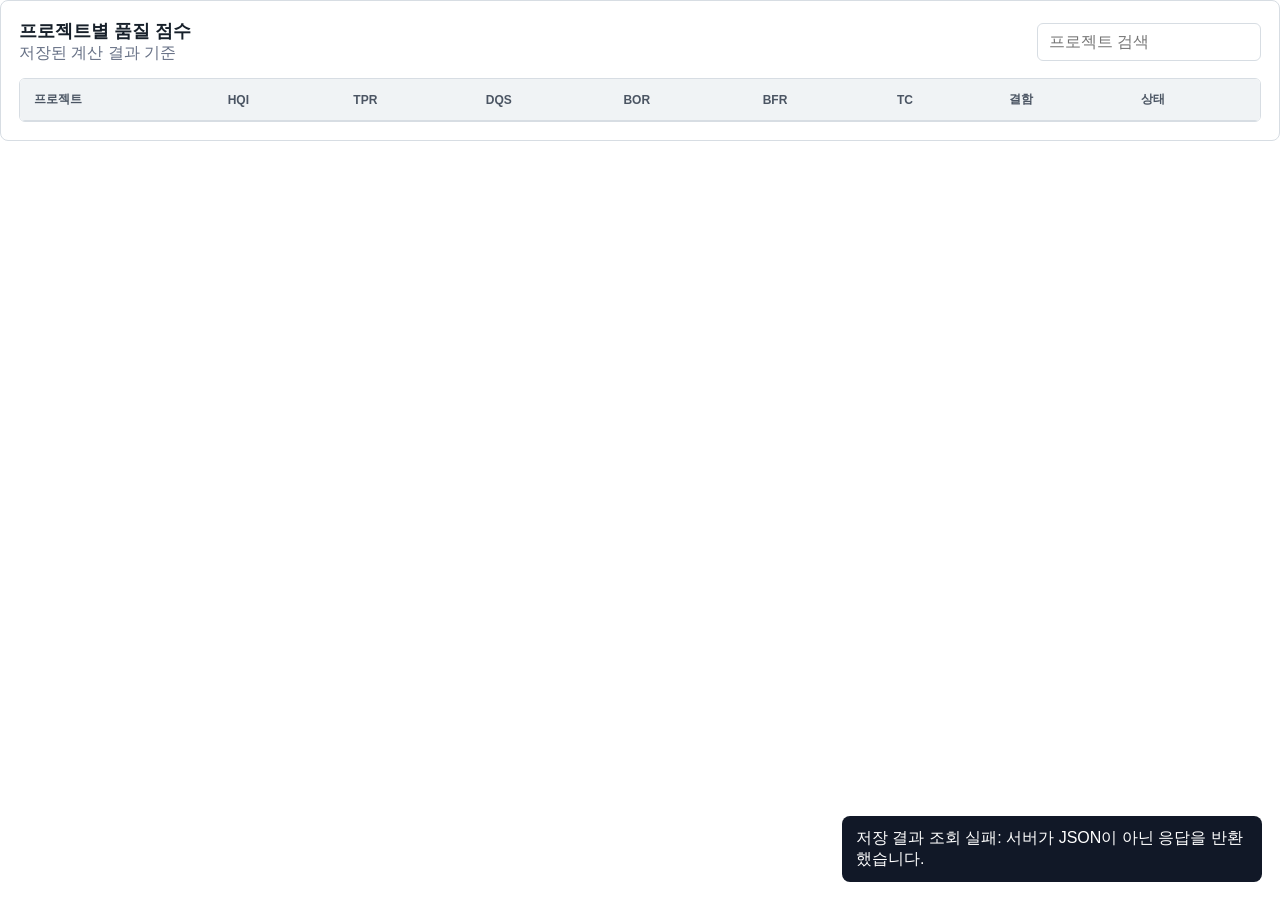
==== embed.html @ e9eaaae3 "Build HQI dashboard" ====
<!doctype html>
<html lang="ko">
  <head>
    <meta charset="utf-8" />
    <meta name="viewport" content="width=device-width, initial-scale=1" />
    <title>HQI Project Scores</title>
    <link rel="stylesheet" href="/styles.css" />
  </head>
  <body class="embedBody">
    <main class="embedMain">
      <section class="panel embedPanel">
        <div class="panelHead">
          <div>
            <h2>프로젝트별 품질 점수</h2>
            <p id="generatedAt">저장된 계산 결과 기준</p>
          </div>
          <input id="search" type="search" placeholder="프로젝트 검색" />
        </div>
        <div class="tableWrap">
          <table>
            <thead>
              <tr>
                <th>프로젝트</th>
                <th>HQI</th>
                <th>TPR</th>
                <th>DQS</th>
                <th>BOR</th>
                <th>BFR</th>
                <th>TC</th>
                <th>결함</th>
                <th>상태</th>
              </tr>
            </thead>
            <tbody id="projectRows"></tbody>
          </table>
        </div>
      </section>
    </main>

    <div id="toast" role="status"></div>
    <script src="/embed.js"></script>
  </body>
</html>
---- styles.css ----
:root {
  color-scheme: light;
  --bg: #f6f7f8;
  --surface: #ffffff;
  --ink: #17202a;
  --muted: #667085;
  --line: #d7dde3;
  --brand: #0f766e;
  --brand-dark: #115e59;
  --warn: #b45309;
  --bad: #b91c1c;
  --good: #047857;
}

* {
  box-sizing: border-box;
}

body {
  margin: 0;
  background: var(--bg);
  color: var(--ink);
  font-family: Inter, -apple-system, BlinkMacSystemFont, "Segoe UI", sans-serif;
}

.topbar {
  display: flex;
  justify-content: space-between;
  gap: 24px;
  align-items: center;
  padding: 28px 36px;
  background: var(--surface);
  border-bottom: 1px solid var(--line);
}

.eyebrow {
  margin: 0 0 6px;
  color: var(--brand);
  font-size: 13px;
  font-weight: 700;
  letter-spacing: 0;
}

h1,
h2,
p {
  margin: 0;
}

h1 {
  font-size: 28px;
  line-height: 1.2;
}

h2 {
  font-size: 18px;
}

main {
  padding: 24px 36px 40px;
}

.embedBody {
  background: #fff;
}

.embedMain {
  padding: 0;
}

.embedPanel {
  border-radius: 8px;
}

.controls {
  display: flex;
  align-items: end;
  gap: 10px;
}

label {
  display: grid;
  gap: 6px;
  color: var(--muted);
  font-size: 12px;
  font-weight: 700;
}

input,
select,
button {
  height: 38px;
  border: 1px solid var(--line);
  border-radius: 6px;
  font: inherit;
}

input,
select {
  min-width: 160px;
  padding: 0 11px;
  background: #fff;
}

select {
  min-width: 280px;
}

button {
  padding: 0 16px;
  background: var(--brand);
  color: #fff;
  border-color: var(--brand);
  font-weight: 700;
  cursor: pointer;
}

button:hover {
  background: var(--brand-dark);
}

.secondaryButton {
  background: #334155;
  border-color: #334155;
}

.secondaryButton:hover {
  background: #1f2937;
}

.summary {
  display: grid;
  grid-template-columns: repeat(5, minmax(0, 1fr));
  gap: 12px;
  margin-bottom: 18px;
}

.summary article,
.panel {
  background: var(--surface);
  border: 1px solid var(--line);
  border-radius: 8px;
}

.summary article {
  padding: 18px;
}

.summary span,
.panelHead p,
.empty {
  color: var(--muted);
}

.summary strong {
  display: block;
  margin-top: 8px;
  font-size: 30px;
  line-height: 1;
}

.panel {
  padding: 18px;
}

.panelHead {
  display: flex;
  justify-content: space-between;
  gap: 16px;
  align-items: center;
  margin-bottom: 14px;
}

.tableWrap {
  overflow: auto;
  border: 1px solid var(--line);
  border-radius: 6px;
}

table {
  width: 100%;
  min-width: 980px;
  border-collapse: collapse;
  background: #fff;
}

th,
td {
  padding: 12px 14px;
  border-bottom: 1px solid var(--line);
  text-align: left;
  white-space: nowrap;
}

th {
  background: #f0f3f5;
  color: #4b5563;
  font-size: 12px;
}

tbody tr {
  cursor: pointer;
}

tbody tr:hover,
tbody tr.selected {
  background: #ecfdf5;
}

.score {
  display: inline-flex;
  align-items: center;
  justify-content: center;
  min-width: 58px;
  height: 28px;
  border-radius: 999px;
  color: #fff;
  font-weight: 800;
}

.score.good {
  background: var(--good);
}

.score.warn {
  background: var(--warn);
}

.score.bad {
  background: var(--bad);
}

.metric {
  font-variant-numeric: tabular-nums;
}

.charts {
  display: grid;
  grid-template-columns: minmax(0, 1.3fr) minmax(320px, 0.7fr);
  gap: 18px;
  margin-bottom: 18px;
}

.scatterChart {
  min-height: 380px;
}

.scatterChart svg {
  display: block;
  width: 100%;
  height: auto;
}

.plotBg {
  fill: #f8fafc;
}

.grid {
  stroke: #e4e8ed;
  stroke-width: 1;
}

.axis {
  stroke: #667085;
  stroke-width: 1.4;
}

.axisText,
.axisTitle,
.dotLabel,
.targetLabel {
  fill: #667085;
  font-size: 12px;
}

.axisTitle {
  font-weight: 800;
}

.vertical {
  transform-box: fill-box;
  transform-origin: center;
  transform: rotate(-90deg);
}

.dotGroup {
  cursor: pointer;
}

.dot {
  stroke: #fff;
  stroke-width: 2;
}

.dot.good {
  fill: var(--good);
}

.dot.warn {
  fill: var(--warn);
}

.dot.bad {
  fill: var(--bad);
}

.selectedDot .dot {
  stroke: #17202a;
  stroke-width: 3;
}

.dotLabel {
  paint-order: stroke;
  stroke: #fff;
  stroke-width: 4;
  font-size: 11px;
}

.target {
  fill: #111827;
}

.funnelChart {
  display: grid;
  gap: 14px;
}

.funnelRow {
  display: grid;
  grid-template-columns: 90px 1fr;
  gap: 12px;
  align-items: center;
}

.funnelMeta strong,
.funnelMeta span {
  display: block;
}

.funnelMeta span {
  color: var(--muted);
  font-size: 12px;
  margin-top: 3px;
}

.funnelBar {
  display: flex;
  align-items: center;
  justify-content: flex-end;
  min-width: 52px;
  height: 42px;
  padding: 0 12px;
  color: #fff;
  border-radius: 6px;
  font-weight: 800;
  transition: width 0.2s ease;
}

.funnelBar.good {
  background: var(--good);
}

.funnelBar.ok {
  background: #2563eb;
}

.funnelBar.warn {
  background: var(--warn);
}

.funnelBar.bad {
  background: var(--bad);
}

.trendPanel {
  margin-bottom: 18px;
}

.trendChart {
  display: grid;
  gap: 12px;
}

.trendRow {
  display: grid;
  grid-template-columns: 84px 1fr 60px;
  gap: 12px;
  align-items: center;
}

.trendVersion {
  font-weight: 800;
}

.trendTrack {
  height: 24px;
  background: #eef2f6;
  border: 1px solid var(--line);
  border-radius: 999px;
  overflow: hidden;
}

.trendFill {
  height: 100%;
  min-width: 2px;
  border-radius: 999px;
}

.trendFill.good {
  background: var(--good);
}

.trendFill.warn {
  background: var(--warn);
}

.trendFill.bad {
  background: var(--bad);
}

.trendScore {
  text-align: right;
  font-variant-numeric: tabular-nums;
  font-weight: 800;
}

.details {
  display: grid;
  grid-template-columns: minmax(0, 1.4fr) minmax(320px, 0.8fr);
  gap: 18px;
  margin-top: 18px;
}

.detailGrid {
  display: grid;
  grid-template-columns: repeat(4, minmax(0, 1fr));
  gap: 10px;
  margin: 14px 0;
}

.detailGrid div {
  padding: 12px;
  background: #f8fafc;
  border: 1px solid var(--line);
  border-radius: 6px;
}

.detailGrid span {
  display: block;
  color: var(--muted);
  font-size: 12px;
}

.detailGrid strong {
  display: block;
  margin-top: 6px;
  font-size: 20px;
}

.issueList {
  margin: 12px 0 0;
  padding: 0;
  list-style: none;
}

.issueList li {
  padding: 10px 0;
  border-top: 1px solid var(--line);
}

.issueList a {
  color: var(--ink);
  font-weight: 700;
  text-decoration: none;
}

.issueList small {
  display: block;
  margin-top: 4px;
  color: var(--muted);
}

dl,
dd {
  margin: 0;
}

.formula dl {
  display: grid;
  gap: 10px;
  margin-top: 14px;
}

.formula dl div {
  display: grid;
  grid-template-columns: 64px 1fr;
  gap: 10px;
}

dt {
  color: var(--brand);
  font-weight: 800;
}

dd {
  color: #344054;
}

#toast {
  position: fixed;
  right: 18px;
  bottom: 18px;
  max-width: 420px;
  padding: 12px 14px;
  background: #111827;
  color: #fff;
  border-radius: 8px;
  opacity: 0;
  pointer-events: none;
  transform: translateY(8px);
  transition: 0.2s ease;
}

#toast.show {
  opacity: 1;
  transform: translateY(0);
}

@media (max-width: 900px) {
  .topbar,
  .panelHead {
    align-items: stretch;
    flex-direction: column;
  }

  main {
    padding: 18px;
  }

  .summary,
  .charts,
  .details,
  .detailGrid {
    grid-template-columns: 1fr;
  }
}
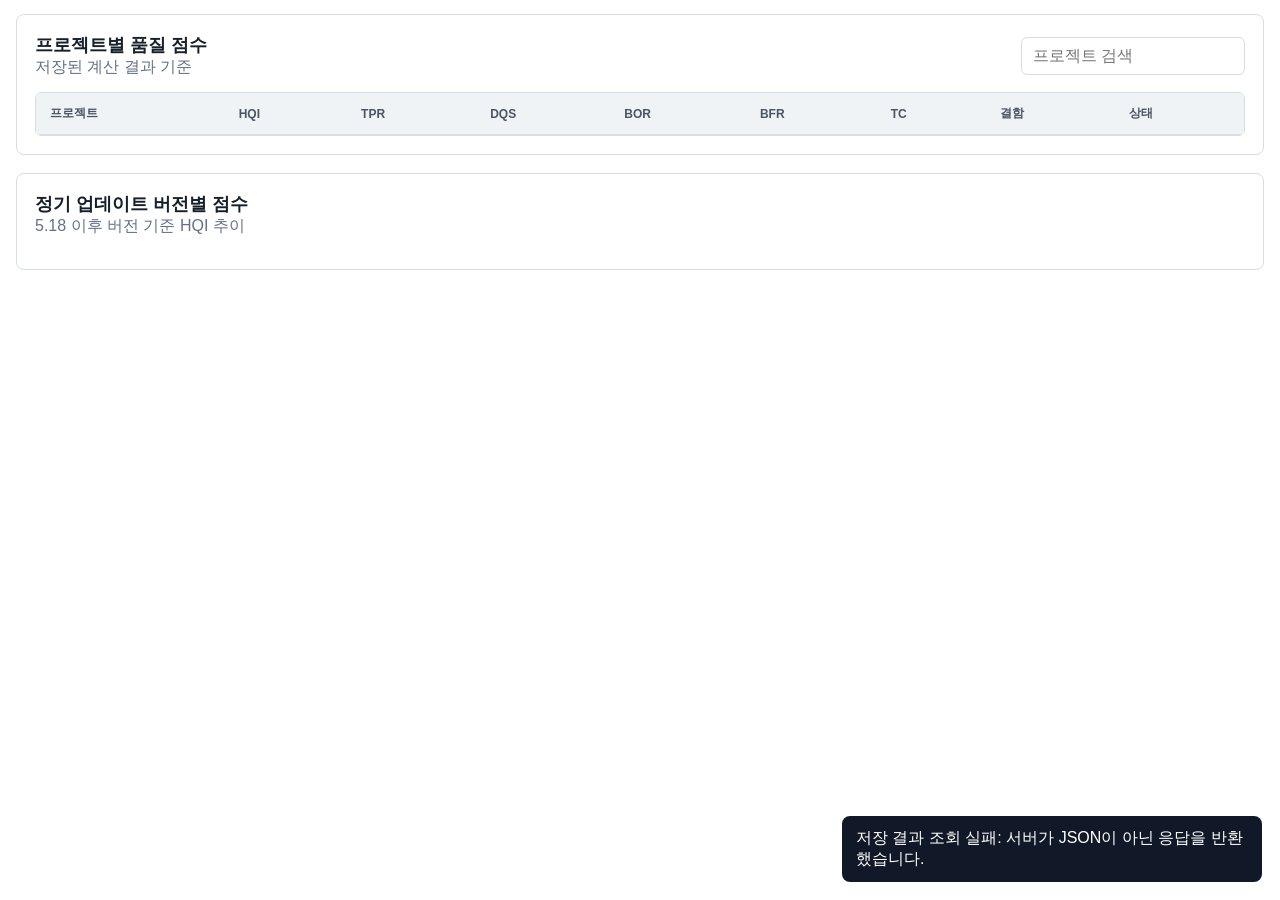
==== commit b3955b6a: "Refine embed view" ====
--- a/embed.html
+++ b/embed.html
@@ -8,32 +8,44 @@
   </head>
   <body class="embedBody">
     <main class="embedMain">
-      <section class="panel embedPanel">
-        <div class="panelHead">
-          <div>
-            <h2>프로젝트별 품질 점수</h2>
-            <p id="generatedAt">저장된 계산 결과 기준</p>
+      <section class="embedShell">
+        <section class="panel embedPanel">
+          <div class="panelHead">
+            <div>
+              <h2>프로젝트별 품질 점수</h2>
+              <p id="generatedAt">저장된 계산 결과 기준</p>
+            </div>
+            <input id="search" type="search" placeholder="프로젝트 검색" />
           </div>
-          <input id="search" type="search" placeholder="프로젝트 검색" />
-        </div>
-        <div class="tableWrap">
-          <table>
-            <thead>
-              <tr>
-                <th>프로젝트</th>
-                <th>HQI</th>
-                <th>TPR</th>
-                <th>DQS</th>
-                <th>BOR</th>
-                <th>BFR</th>
-                <th>TC</th>
-                <th>결함</th>
-                <th>상태</th>
-              </tr>
-            </thead>
-            <tbody id="projectRows"></tbody>
-          </table>
-        </div>
+          <div class="tableWrap">
+            <table>
+              <thead>
+                <tr>
+                  <th>프로젝트</th>
+                  <th>HQI</th>
+                  <th>TPR</th>
+                  <th>DQS</th>
+                  <th>BOR</th>
+                  <th>BFR</th>
+                  <th>TC</th>
+                  <th>결함</th>
+                  <th>상태</th>
+                </tr>
+              </thead>
+              <tbody id="projectRows"></tbody>
+            </table>
+          </div>
+        </section>
+
+        <section class="panel embedPanel">
+          <div class="panelHead">
+            <div>
+              <h2>정기 업데이트 버전별 점수</h2>
+              <p>5.18 이후 버전 기준 HQI 추이</p>
+            </div>
+          </div>
+          <div id="trendChart" class="embedTrendChart" aria-label="정기 업데이트 버전별 점수 그래프"></div>
+        </section>
       </section>
     </main>
 
--- a/styles.css
+++ b/styles.css
@@ -65,7 +65,12 @@
 }
 
 .embedMain {
-  padding: 0;
+  padding: 14px 16px 18px;
+}
+
+.embedShell {
+  display: grid;
+  gap: 18px;
 }
 
 .embedPanel {
@@ -419,6 +424,54 @@
 }
 
 .trendScore {
+  text-align: right;
+  font-variant-numeric: tabular-nums;
+  font-weight: 800;
+}
+
+.embedTrendChart {
+  display: grid;
+  gap: 10px;
+}
+
+.embedTrendRow {
+  display: grid;
+  grid-template-columns: 84px minmax(0, 1fr) 56px;
+  gap: 10px;
+  align-items: center;
+}
+
+.embedTrendVersion {
+  font-weight: 800;
+  font-variant-numeric: tabular-nums;
+}
+
+.embedTrendTrack {
+  height: 22px;
+  background: #eef2f6;
+  border: 1px solid var(--line);
+  border-radius: 999px;
+  overflow: hidden;
+}
+
+.embedTrendFill {
+  height: 100%;
+  border-radius: 999px;
+}
+
+.embedTrendFill.good {
+  background: var(--good);
+}
+
+.embedTrendFill.warn {
+  background: var(--warn);
+}
+
+.embedTrendFill.bad {
+  background: var(--bad);
+}
+
+.embedTrendScore {
   text-align: right;
   font-variant-numeric: tabular-nums;
   font-weight: 800;
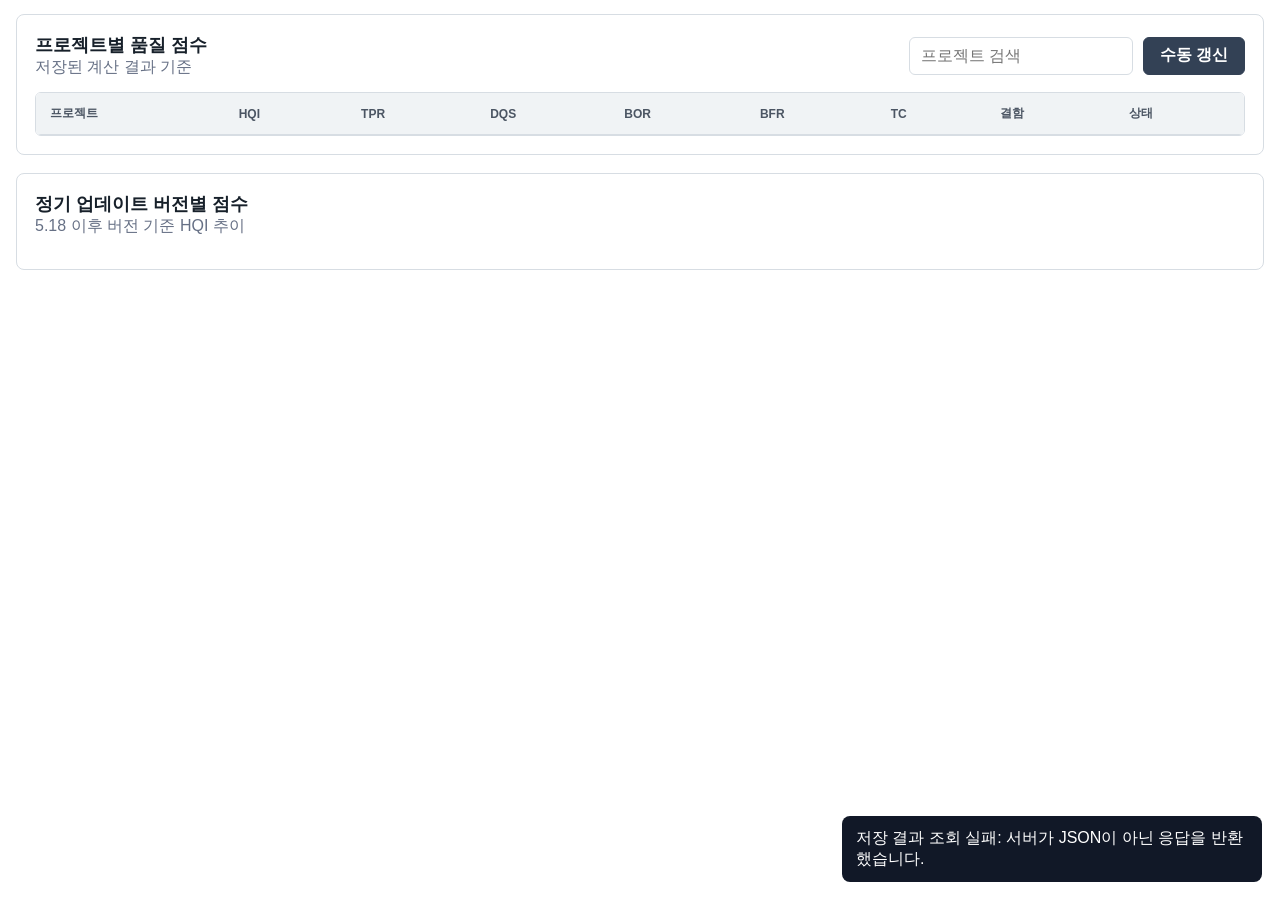
==== commit 291e6277: "Add manual embed refresh" ====
--- a/embed.html
+++ b/embed.html
@@ -15,7 +15,10 @@
               <h2>프로젝트별 품질 점수</h2>
               <p id="generatedAt">저장된 계산 결과 기준</p>
             </div>
-            <input id="search" type="search" placeholder="프로젝트 검색" />
+            <div class="embedControls">
+              <input id="search" type="search" placeholder="프로젝트 검색" />
+              <button id="refreshButton" type="button" class="secondaryButton">수동 갱신</button>
+            </div>
           </div>
           <div class="tableWrap">
             <table>
--- a/styles.css
+++ b/styles.css
@@ -75,6 +75,16 @@
 
 .embedPanel {
   border-radius: 8px;
+}
+
+.embedControls {
+  display: flex;
+  align-items: center;
+  gap: 10px;
+}
+
+.embedControls input {
+  min-width: 220px;
 }
 
 .controls {
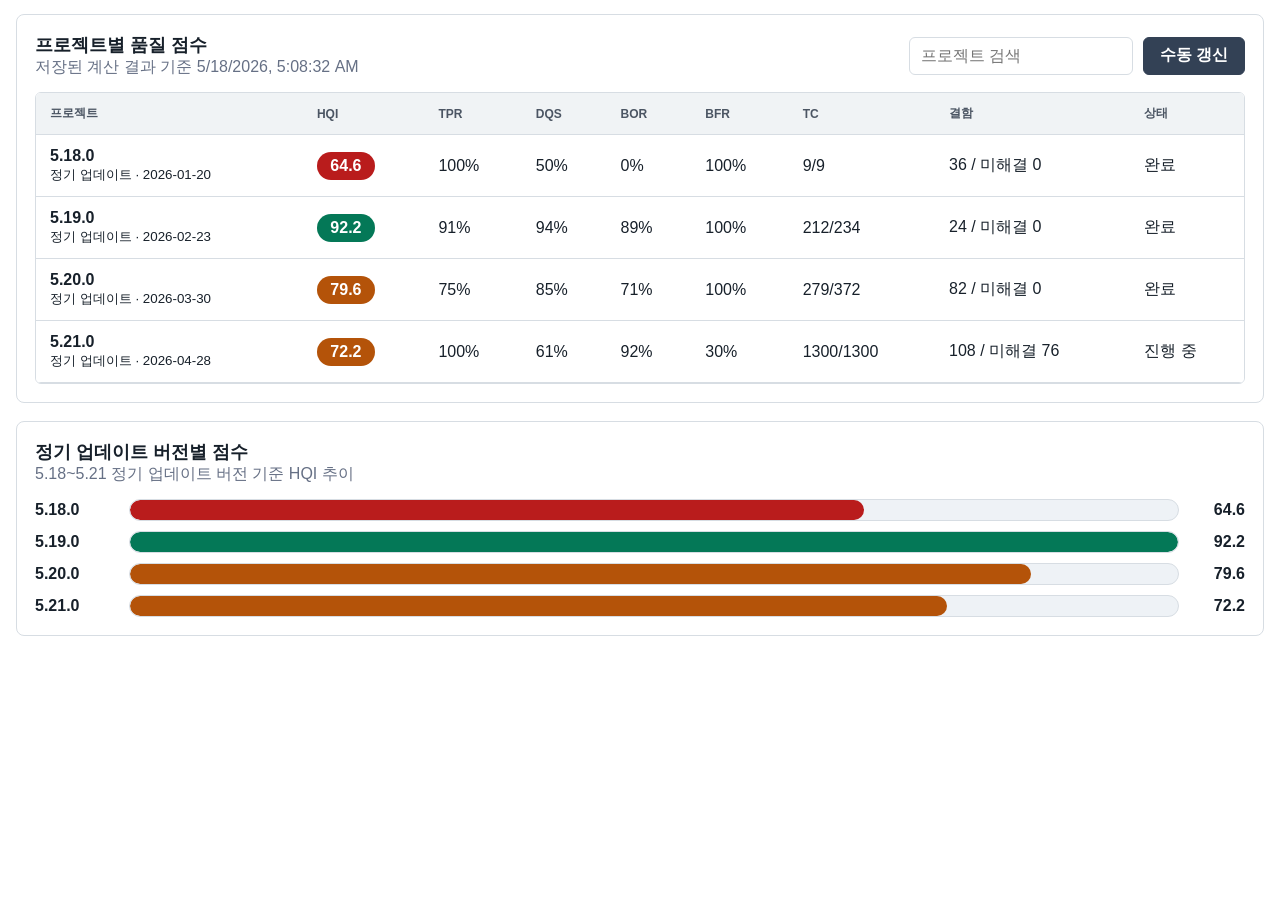
==== commit 3e068e99: "Make embed page static snapshot" ====
--- a/embed.html
+++ b/embed.html
@@ -44,7 +44,7 @@
           <div class="panelHead">
             <div>
               <h2>정기 업데이트 버전별 점수</h2>
-              <p>5.18 이후 버전 기준 HQI 추이</p>
+              <p>5.18~5.21 정기 업데이트 버전 기준 HQI 추이</p>
             </div>
           </div>
           <div id="trendChart" class="embedTrendChart" aria-label="정기 업데이트 버전별 점수 그래프"></div>
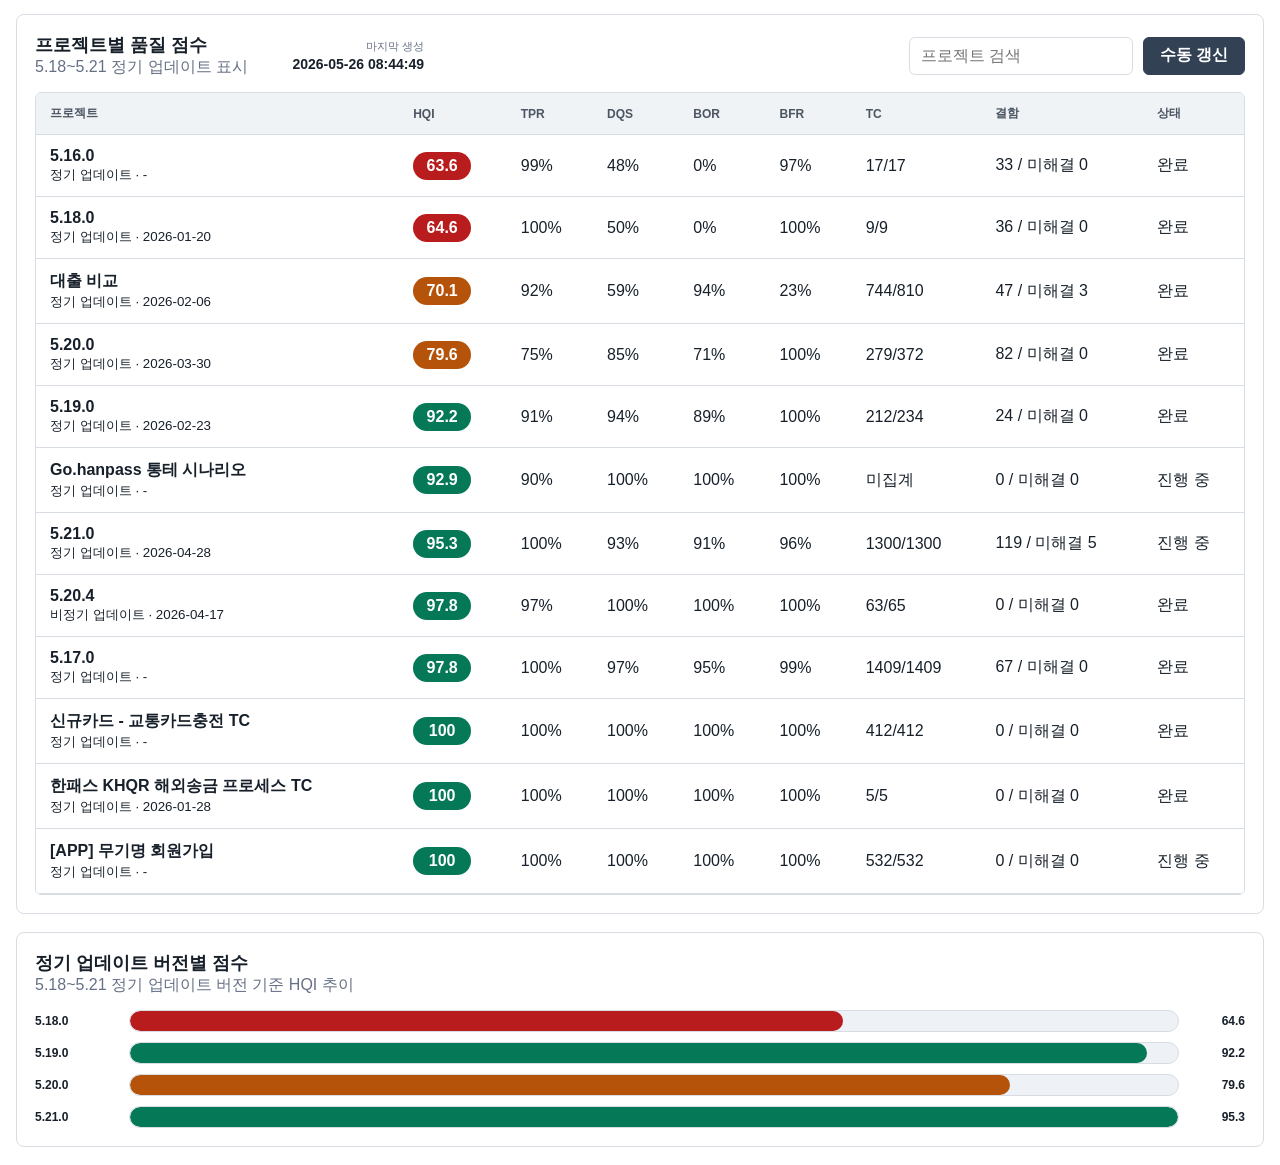
==== commit dc646ca5: "Update HQI embed header and status display" ====
--- a/embed.html
+++ b/embed.html
@@ -13,7 +13,11 @@
           <div class="panelHead">
             <div>
               <h2>프로젝트별 품질 점수</h2>
-              <p id="generatedAt">저장된 계산 결과 기준</p>
+              <p>5.18~5.21 정기 업데이트 표시</p>
+            </div>
+            <div class="embedMeta">
+              <span>마지막 생성</span>
+              <strong id="generatedAt">-</strong>
             </div>
             <div class="embedControls">
               <input id="search" type="search" placeholder="프로젝트 검색" />
--- a/styles.css
+++ b/styles.css
@@ -81,10 +81,28 @@
   display: flex;
   align-items: center;
   gap: 10px;
+  margin-left: auto;
 }
 
 .embedControls input {
   min-width: 220px;
+}
+
+.embedMeta {
+  display: grid;
+  gap: 2px;
+  min-width: 160px;
+  text-align: right;
+}
+
+.embedMeta span {
+  color: var(--muted);
+  font-size: 11px;
+}
+
+.embedMeta strong {
+  font-size: 14px;
+  line-height: 1.2;
 }
 
 .controls {
@@ -454,6 +472,7 @@
 .embedTrendVersion {
   font-weight: 800;
   font-variant-numeric: tabular-nums;
+  font-size: 12px;
 }
 
 .embedTrendTrack {
@@ -485,6 +504,7 @@
   text-align: right;
   font-variant-numeric: tabular-nums;
   font-weight: 800;
+  font-size: 12px;
 }
 
 .details {
@@ -596,6 +616,14 @@
     flex-direction: column;
   }
 
+  .embedMeta {
+    text-align: left;
+  }
+
+  .embedControls {
+    margin-left: 0;
+  }
+
   main {
     padding: 18px;
   }
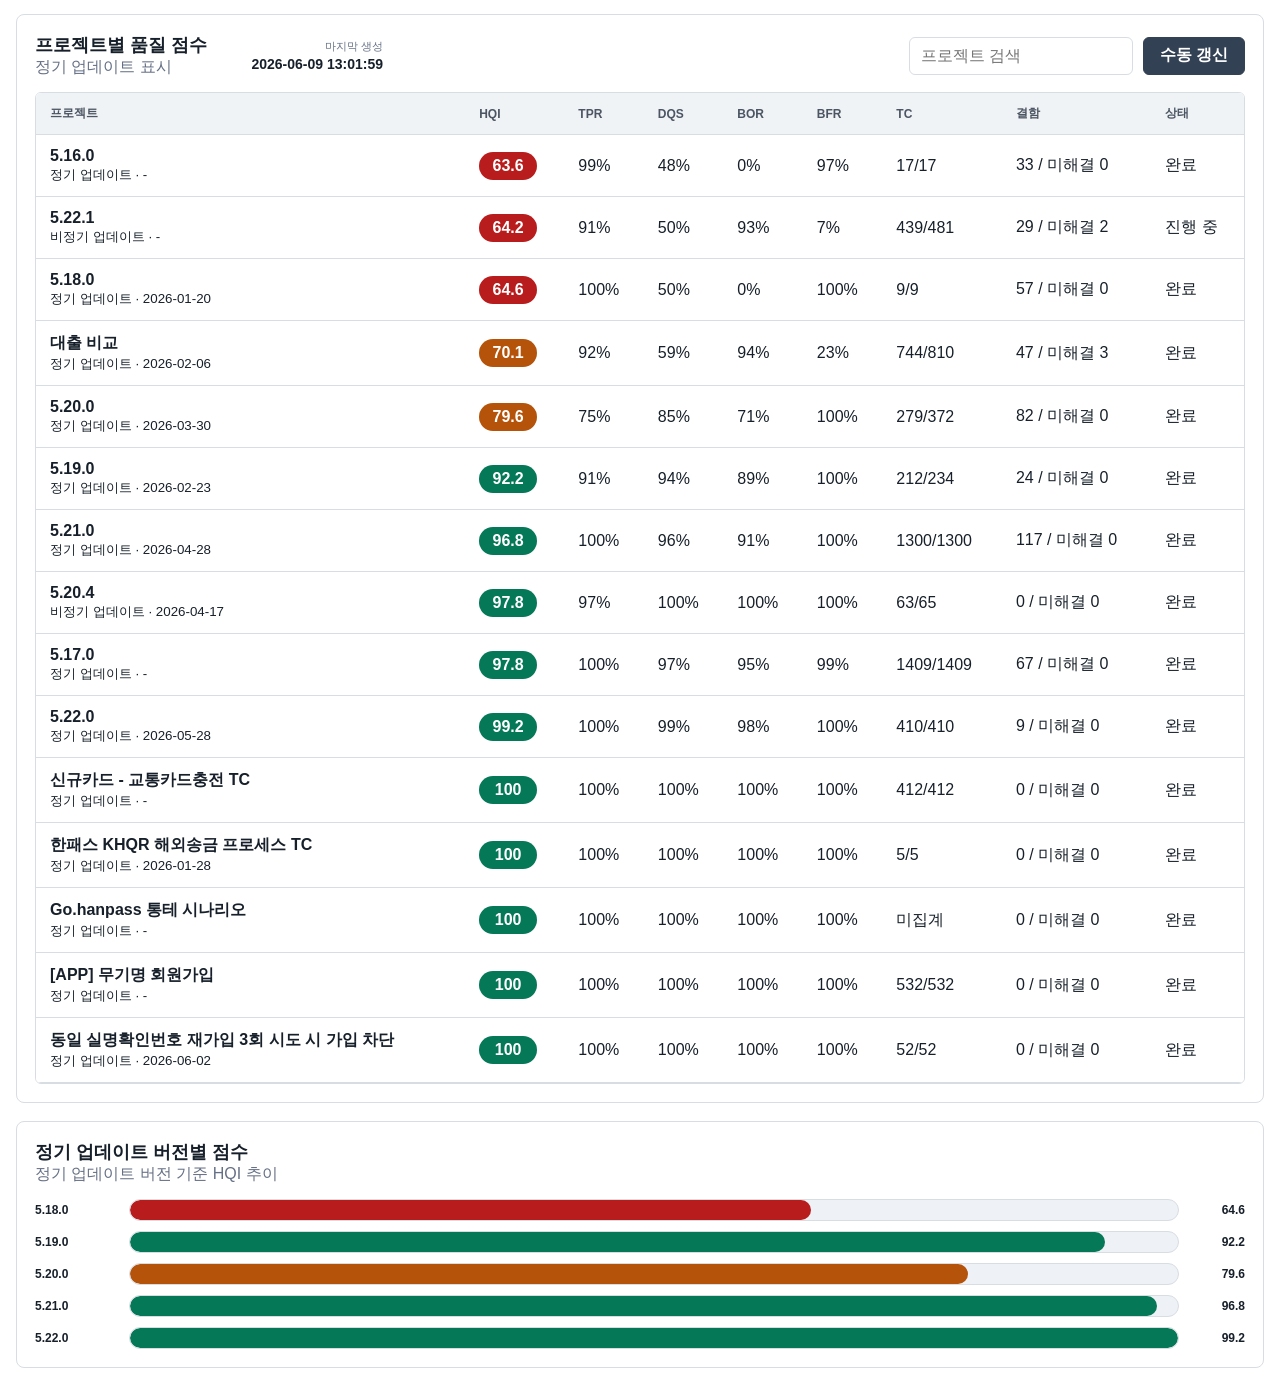
==== commit 07060e80: "Update HQI dashboard 2026-06-09 13:01:59" ====
--- a/embed.html
+++ b/embed.html
@@ -13,7 +13,7 @@
           <div class="panelHead">
             <div>
               <h2>프로젝트별 품질 점수</h2>
-              <p>5.18~5.21 정기 업데이트 표시</p>
+              <p>정기 업데이트 표시</p>
             </div>
             <div class="embedMeta">
               <span>마지막 생성</span>
@@ -48,7 +48,7 @@
           <div class="panelHead">
             <div>
               <h2>정기 업데이트 버전별 점수</h2>
-              <p>5.18~5.21 정기 업데이트 버전 기준 HQI 추이</p>
+              <p>정기 업데이트 버전 기준 HQI 추이</p>
             </div>
           </div>
           <div id="trendChart" class="embedTrendChart" aria-label="정기 업데이트 버전별 점수 그래프"></div>
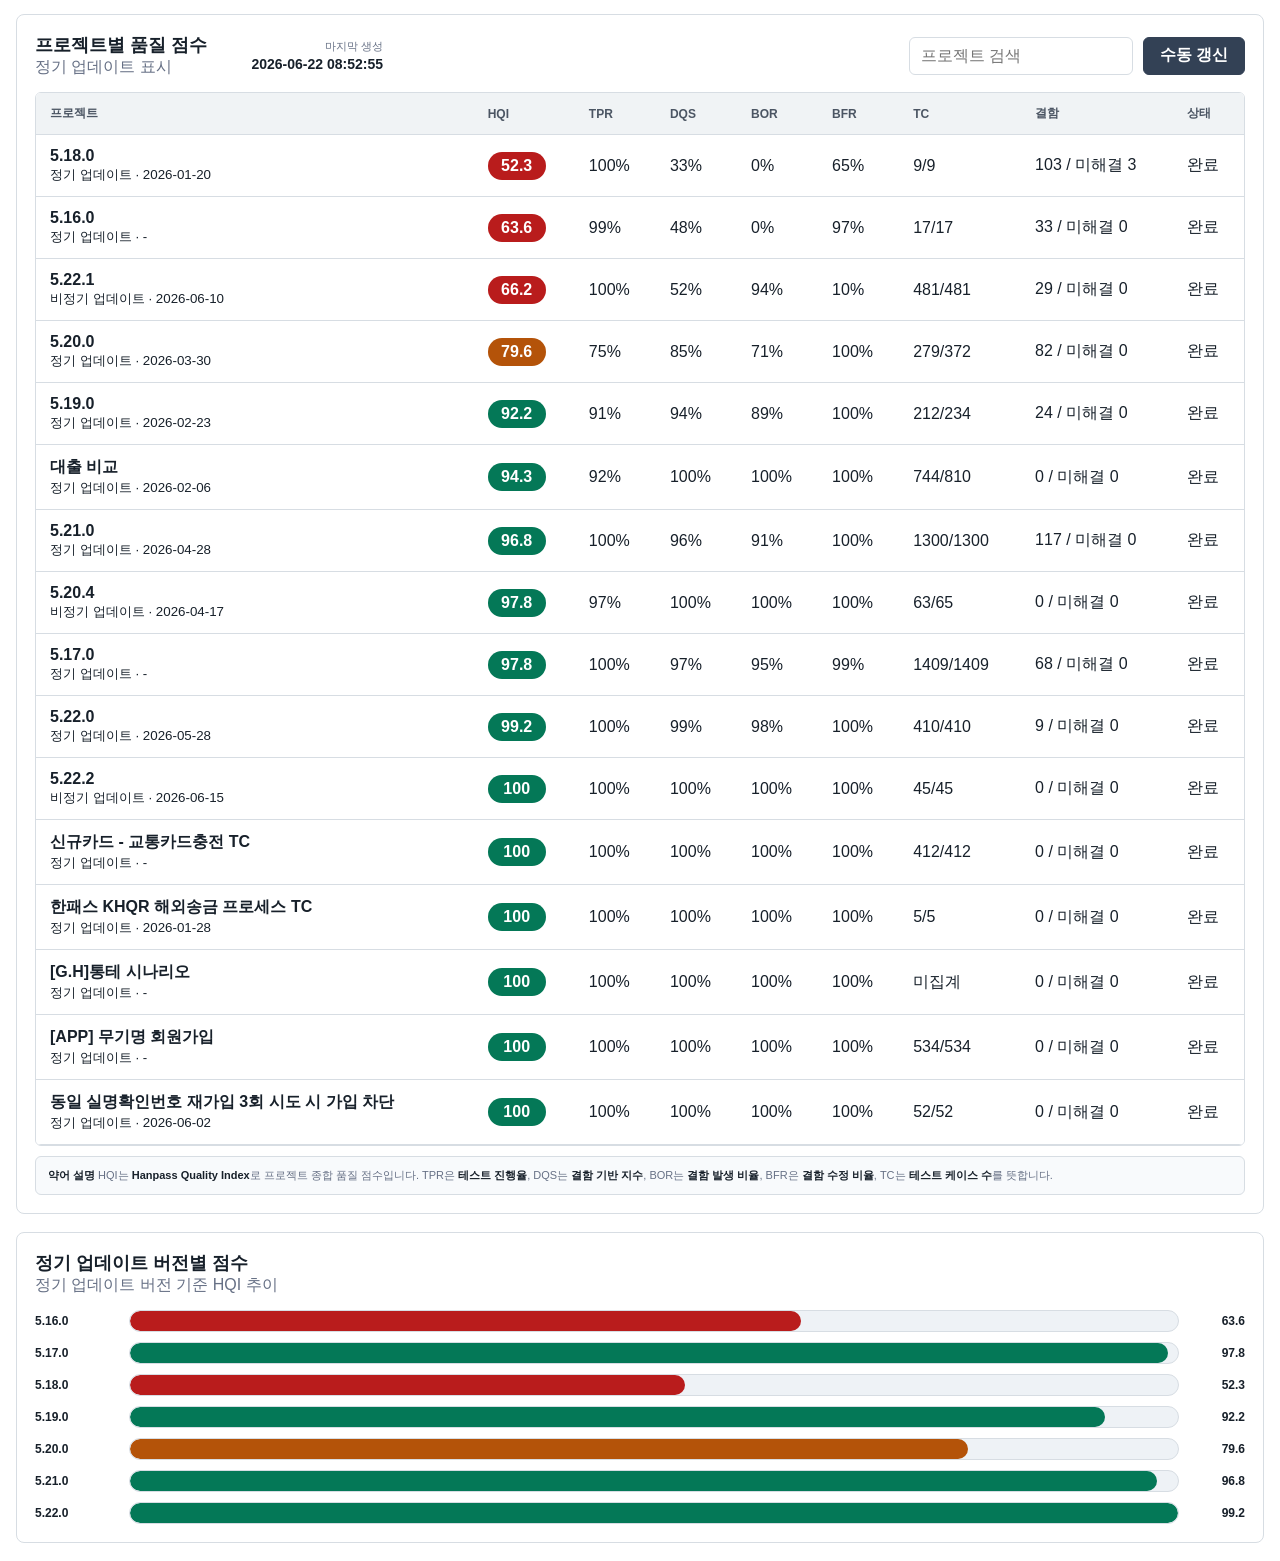
==== commit fd6f0ff9: "Add HQI abbreviation notes" ====
--- a/embed.html
+++ b/embed.html
@@ -42,6 +42,10 @@
               <tbody id="projectRows"></tbody>
             </table>
           </div>
+          <div class="tableNote">
+            <strong>약어 설명</strong>
+            HQI는 <strong>Hanpass Quality Index</strong>로 프로젝트 종합 품질 점수입니다. TPR은 <strong>테스트 진행율</strong>, DQS는 <strong>결함 기반 지수</strong>, BOR는 <strong>결함 발생 비율</strong>, BFR은 <strong>결함 수정 비율</strong>, TC는 <strong>테스트 케이스 수</strong>를 뜻합니다.
+          </div>
         </section>
 
         <section class="panel embedPanel">
--- a/styles.css
+++ b/styles.css
@@ -75,6 +75,22 @@
 
 .embedPanel {
   border-radius: 8px;
+}
+
+.tableNote {
+  margin-top: 10px;
+  padding: 10px 12px;
+  border: 1px solid var(--line);
+  border-radius: 6px;
+  background: #f8fafc;
+  color: var(--muted);
+  font-size: 11px;
+  line-height: 1.5;
+}
+
+.tableNote strong {
+  color: var(--ink);
+  font-weight: 700;
 }
 
 .embedControls {
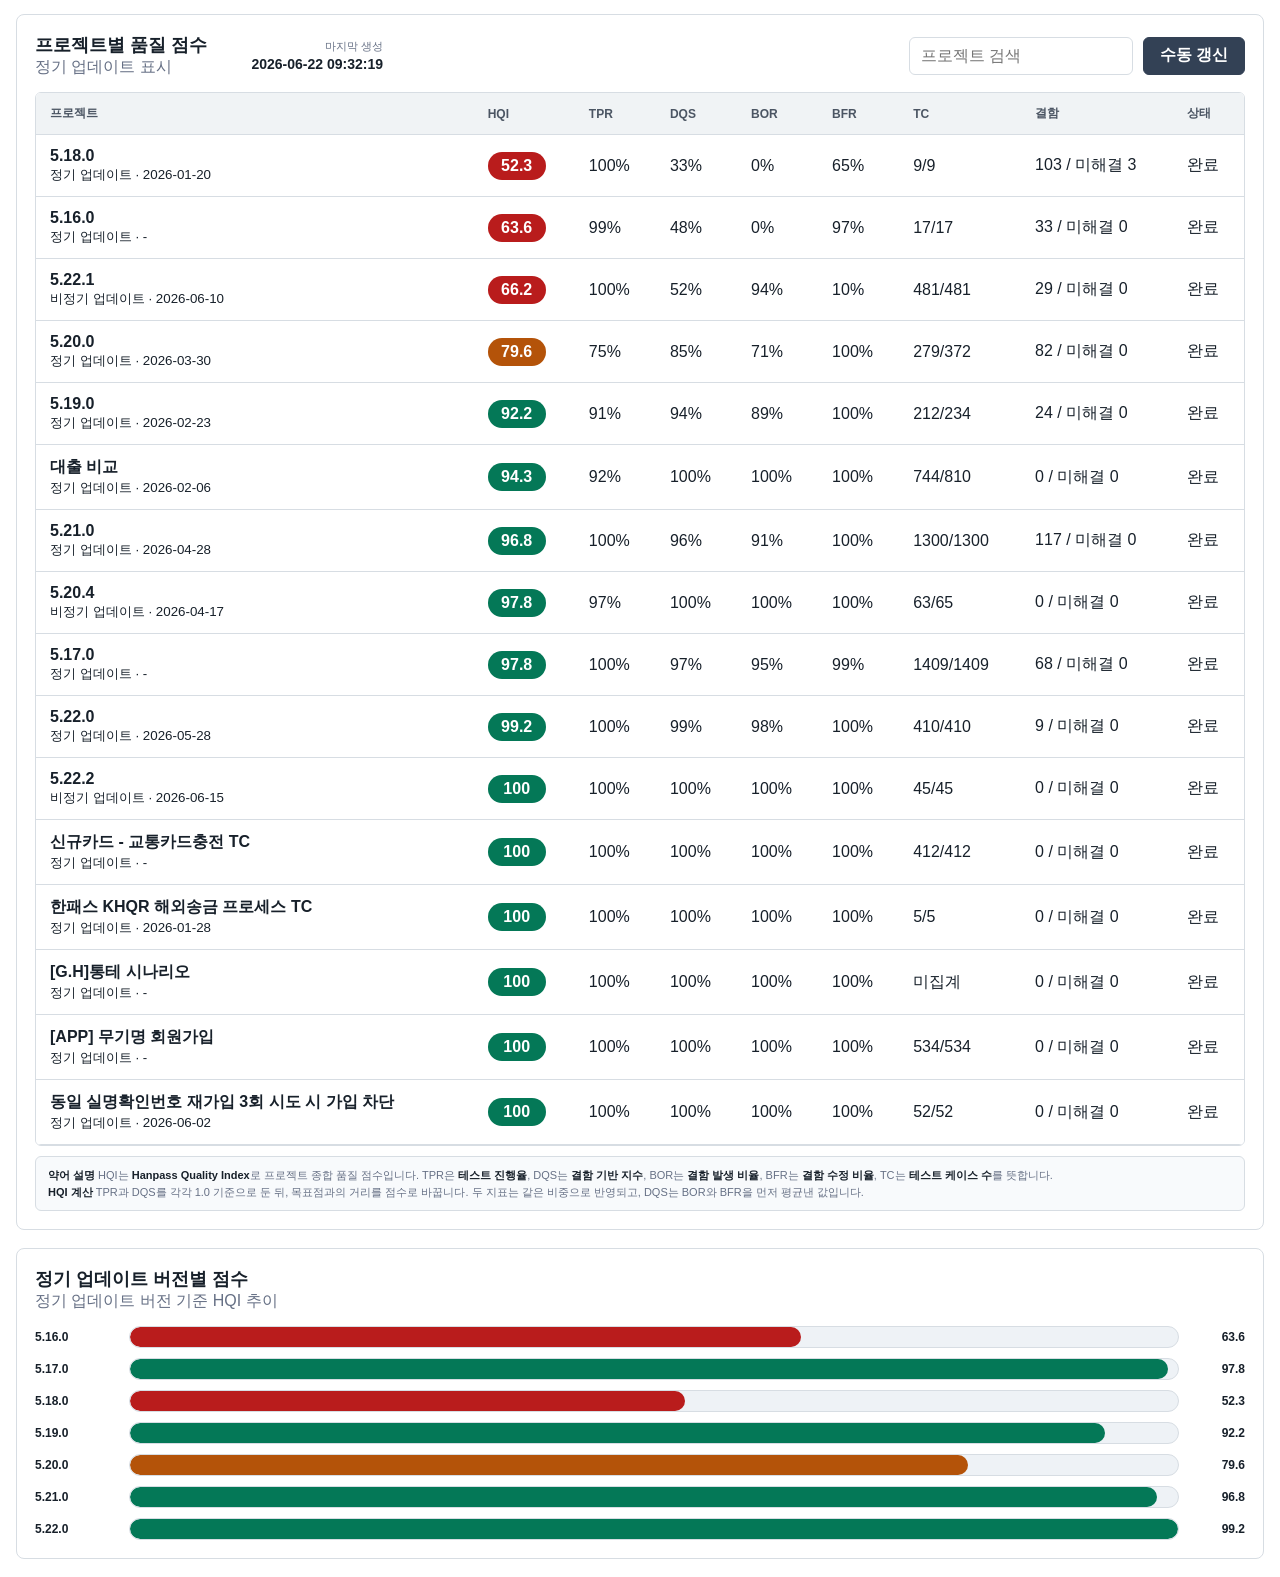
==== commit 286fefe1: "Clarify HQI calculation notes" ====
--- a/embed.html
+++ b/embed.html
@@ -44,7 +44,10 @@
           </div>
           <div class="tableNote">
             <strong>약어 설명</strong>
-            HQI는 <strong>Hanpass Quality Index</strong>로 프로젝트 종합 품질 점수입니다. TPR은 <strong>테스트 진행율</strong>, DQS는 <strong>결함 기반 지수</strong>, BOR는 <strong>결함 발생 비율</strong>, BFR은 <strong>결함 수정 비율</strong>, TC는 <strong>테스트 케이스 수</strong>를 뜻합니다.
+            HQI는 <strong>Hanpass Quality Index</strong>로 프로젝트 종합 품질 점수입니다. TPR은 <strong>테스트 진행율</strong>, DQS는 <strong>결함 기반 지수</strong>, BOR는 <strong>결함 발생 비율</strong>, BFR는 <strong>결함 수정 비율</strong>, TC는 <strong>테스트 케이스 수</strong>를 뜻합니다.
+            <br />
+            <strong>HQI 계산</strong>
+            TPR과 DQS를 각각 1.0 기준으로 둔 뒤, 목표점과의 거리를 점수로 바꿉니다. 두 지표는 같은 비중으로 반영되고, DQS는 BOR와 BFR을 먼저 평균낸 값입니다.
           </div>
         </section>
 
